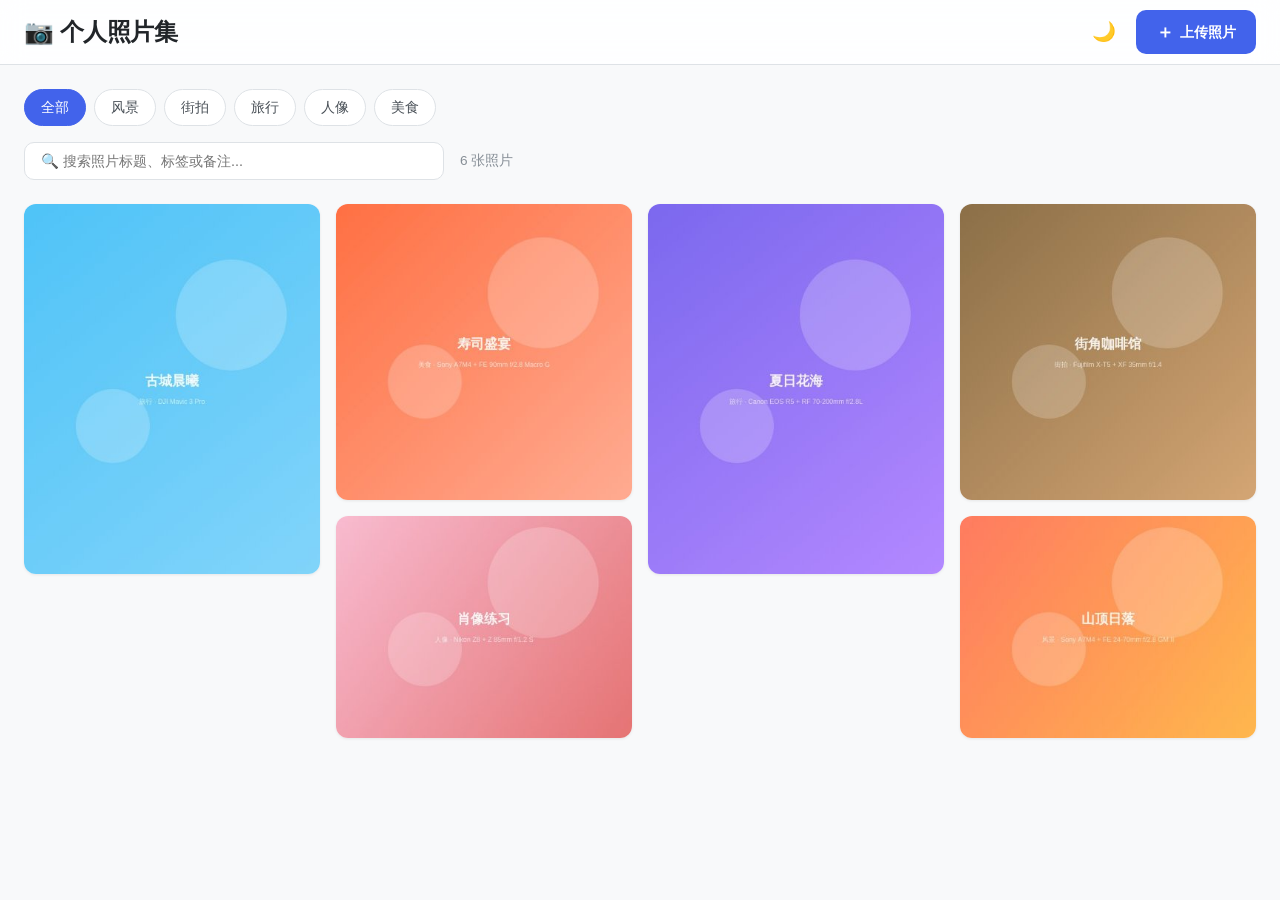
==== index.html @ 6b6bfbc6 "📷 个人照片展示网页 - 初版" ====
<!DOCTYPE html>
<html lang="zh-CN" data-theme="light">
<head>
  <meta charset="UTF-8">
  <meta name="viewport" content="width=device-width, initial-scale=1.0">
  <title>个人照片集</title>
  <link rel="stylesheet" href="css/style.css">
</head>
<body>

  <!-- ===== Header ===== -->
  <header class="header">
    <div class="header-inner">
      <h1 class="logo">📷 个人照片集</h1>
      <div class="header-actions">
        <button class="btn btn-icon theme-toggle" id="themeToggle" title="切换深色模式">🌙</button>
        <button class="btn btn-primary upload-btn" id="openUploadBtn">
          <span class="btn-icon-svg">＋</span> 上传照片
        </button>
      </div>
    </div>
  </header>

  <!-- ===== Main Content ===== -->
  <main class="main">

    <!-- Filter Bar -->
    <section class="filter-section">
      <div class="filter-bar" id="filterBar">
        <!-- Populated by JS -->
      </div>
      <div class="search-bar">
        <input type="text" id="searchInput" class="search-input" placeholder="🔍 搜索照片标题、标签或备注...">
        <span class="photo-count" id="photoCount">0 张照片</span>
      </div>
    </section>

    <!-- Gallery Grid -->
    <section class="gallery" id="gallery">
      <!-- Empty State -->
      <div class="empty-state" id="emptyState">
        <div class="empty-icon">📸</div>
        <h2>还没有照片</h2>
        <p>点击上方「上传照片」按钮，开始构建你的照片集吧</p>
        <button class="btn btn-primary" id="emptyUploadBtn">上传第一张照片</button>
      </div>
    </section>
  </main>

  <!-- ===== Upload Modal ===== -->
  <div class="modal-overlay" id="uploadModal">
    <div class="modal upload-modal">
      <div class="modal-header">
        <h2>上传照片</h2>
        <button class="btn btn-icon modal-close" id="closeUploadBtn">✕</button>
      </div>
      <div class="modal-body">
        <!-- Drop Zone -->
        <div class="drop-zone" id="dropZone">
          <div class="drop-zone-content">
            <span class="drop-icon">📁</span>
            <p>拖拽照片到这里，或点击选择文件</p>
            <p class="drop-hint">支持 JPG、PNG、WebP 格式</p>
          </div>
          <input type="file" id="fileInput" accept="image/jpeg,image/png,image/webp" hidden>
        </div>

        <!-- Preview -->
        <div class="upload-preview" id="uploadPreview" style="display:none;">
          <img id="previewImage" src="" alt="预览">
          <button class="btn btn-sm btn-outline" id="changePhotoBtn">更换照片</button>
        </div>

        <!-- Form -->
        <form class="upload-form" id="uploadForm">
          <div class="form-row">
            <div class="form-group flex-2">
              <label for="photoTitle">照片标题 <span class="required">*</span></label>
              <input type="text" id="photoTitle" placeholder="给你的照片起个名字" required>
            </div>
            <div class="form-group flex-1">
              <label for="photoCategory">分类</label>
              <select id="photoCategory">
                <option value="风景">风景</option>
                <option value="人像">人像</option>
                <option value="旅行">旅行</option>
                <option value="街拍">街拍</option>
                <option value="美食">美食</option>
                <option value="其他">其他</option>
              </select>
            </div>
          </div>

          <div class="form-group">
            <label for="photoDesc">描述</label>
            <textarea id="photoDesc" rows="2" placeholder="简短描述这张照片..."></textarea>
          </div>

          <div class="form-group">
            <label for="photoTags">标签（用逗号分隔）</label>
            <input type="text" id="photoTags" placeholder="例如：日落, 海边, 旅行">
          </div>

          <!-- Equipment & Parameters -->
          <fieldset class="form-fieldset">
            <legend>📷 拍摄设备与参数</legend>
            <div class="form-row">
              <div class="form-group flex-2">
                <label for="photoEquipment">相机与镜头</label>
                <input type="text" id="photoEquipment" placeholder="例如：Sony A7M4 + FE 85mm f/1.4 GM">
              </div>
              <div class="form-group flex-1">
                <label for="photoDate">拍摄日期</label>
                <input type="date" id="photoDate">
              </div>
            </div>
            <div class="form-row form-row-4">
              <div class="form-group">
                <label for="photoAperture">光圈</label>
                <input type="text" id="photoAperture" placeholder="f/2.8">
              </div>
              <div class="form-group">
                <label for="photoShutter">快门</label>
                <input type="text" id="photoShutter" placeholder="1/200s">
              </div>
              <div class="form-group">
                <label for="photoIso">ISO</label>
                <input type="text" id="photoIso" placeholder="ISO 100">
              </div>
              <div class="form-group">
                <label for="photoFocal">焦距</label>
                <input type="text" id="photoFocal" placeholder="85mm">
              </div>
            </div>
          </fieldset>

          <!-- Rating -->
          <div class="form-row">
            <div class="form-group">
              <label>评分</label>
              <div class="star-rating" id="uploadStarRating">
                <span data-star="1">☆</span>
                <span data-star="2">☆</span>
                <span data-star="3">☆</span>
                <span data-star="4">☆</span>
                <span data-star="5">☆</span>
              </div>
              <input type="hidden" id="photoRating" value="0">
            </div>
          </div>

          <div class="form-group">
            <label for="photoNotes">备注</label>
            <textarea id="photoNotes" rows="3" placeholder="关于这张照片的任何想法、拍摄心得..."></textarea>
          </div>
        </form>
      </div>
      <div class="modal-footer">
        <button class="btn btn-outline" id="cancelUploadBtn">取消</button>
        <button class="btn btn-primary" id="savePhotoBtn">保存照片</button>
      </div>
    </div>
  </div>

  <!-- ===== Lightbox ===== -->
  <div class="lightbox-overlay" id="lightbox">
    <button class="lightbox-close" id="lightboxClose">✕</button>
    <button class="lightbox-nav lightbox-prev" id="lightboxPrev">‹</button>
    <button class="lightbox-nav lightbox-next" id="lightboxNext">›</button>
    <div class="lightbox-content">
      <div class="lightbox-image-area">
        <img id="lightboxImage" src="" alt="">
      </div>
      <aside class="lightbox-detail" id="lightboxDetail">
        <div class="detail-header">
          <h2 id="detailTitle"></h2>
          <button class="btn btn-icon" id="editPhotoBtn" title="编辑">✎</button>
        </div>
        <p class="detail-desc" id="detailDesc"></p>

        <div class="detail-section">
          <h3>📷 设备与参数</h3>
          <table class="param-table">
            <tr><td class="param-label">相机/镜头</td><td id="detailEquipment">-</td></tr>
            <tr><td class="param-label">光圈</td><td id="detailAperture">-</td></tr>
            <tr><td class="param-label">快门</td><td id="detailShutter">-</td></tr>
            <tr><td class="param-label">ISO</td><td id="detailIso">-</td></tr>
            <tr><td class="param-label">焦距</td><td id="detailFocal">-</td></tr>
            <tr><td class="param-label">拍摄日期</td><td id="detailDate">-</td></tr>
          </table>
        </div>

        <div class="detail-section">
          <h3>⭐ 评分</h3>
          <div class="star-rating large" id="detailStarRating">
            <span data-star="1">☆</span>
            <span data-star="2">☆</span>
            <span data-star="3">☆</span>
            <span data-star="4">☆</span>
            <span data-star="5">☆</span>
          </div>
        </div>

        <div class="detail-section">
          <h3>📝 备注</h3>
          <p class="detail-notes" id="detailNotes"></p>
        </div>

        <div class="detail-tags" id="detailTags"></div>

        <div class="detail-actions">
          <button class="btn btn-outline btn-sm" id="editDetailBtn">✎ 编辑信息</button>
          <button class="btn btn-danger btn-sm" id="deletePhotoBtn">🗑 删除照片</button>
        </div>
      </aside>
    </div>
  </div>

  <!-- ===== Toast Container ===== -->
  <div class="toast-container" id="toastContainer"></div>

  <!-- ===== Edit Modal ===== -->
  <div class="modal-overlay" id="editModal">
    <div class="modal edit-modal">
      <div class="modal-header">
        <h2>编辑照片信息</h2>
        <button class="btn btn-icon modal-close" id="closeEditBtn">✕</button>
      </div>
      <div class="modal-body" id="editModalBody">
        <!-- Populated by JS -->
      </div>
      <div class="modal-footer">
        <button class="btn btn-outline" id="cancelEditBtn">取消</button>
        <button class="btn btn-primary" id="saveEditBtn">保存修改</button>
      </div>
    </div>
  </div>

  <!-- Scripts -->
  <script src="js/db.js"></script>
  <script src="js/theme.js"></script>
  <script src="js/gallery.js"></script>
  <script src="js/lightbox.js"></script>
  <script src="js/upload.js"></script>
  <script src="js/app.js"></script>
</body>
</html>
---- css/style.css ----
/* ============================================
   CSS Variables - Light & Dark Themes
   ============================================ */
:root,
[data-theme="light"] {
  --bg-primary: #ffffff;
  --bg-secondary: #f8f9fa;
  --bg-tertiary: #e9ecef;
  --bg-hover: #f1f3f5;
  --text-primary: #212529;
  --text-secondary: #495057;
  --text-muted: #868e96;
  --border-color: #dee2e6;
  --shadow-sm: 0 1px 3px rgba(0,0,0,0.08);
  --shadow-md: 0 4px 12px rgba(0,0,0,0.10);
  --shadow-lg: 0 12px 40px rgba(0,0,0,0.15);
  --shadow-xl: 0 20px 60px rgba(0,0,0,0.20);
  --accent: #4263eb;
  --accent-hover: #3b5bdb;
  --accent-light: #dbe4ff;
  --danger: #e03131;
  --danger-hover: #c92a2a;
  --danger-light: #ffe3e3;
  --star-active: #f59f00;
  --star-inactive: #dee2e6;
  --overlay-bg: rgba(0,0,0,0.6);
  --card-bg: #ffffff;
  --card-hover-shadow: 0 8px 25px rgba(0,0,0,0.12);
  --tag-bg: #e9ecef;
  --tag-text: #495057;
  --empty-icon-bg: #f1f3f5;
  --badge-bg: #4263eb;
  --badge-text: #ffffff;
  --scrollbar-thumb: #c1c9d2;
  --scrollbar-track: #f1f3f5;
}

[data-theme="dark"] {
  --bg-primary: #1a1b1e;
  --bg-secondary: #25262b;
  --bg-tertiary: #2c2e33;
  --bg-hover: #373a40;
  --text-primary: #e9ecef;
  --text-secondary: #adb5bd;
  --text-muted: #868e96;
  --border-color: #373a40;
  --shadow-sm: 0 1px 3px rgba(0,0,0,0.3);
  --shadow-md: 0 4px 12px rgba(0,0,0,0.4);
  --shadow-lg: 0 12px 40px rgba(0,0,0,0.5);
  --shadow-xl: 0 20px 60px rgba(0,0,0,0.6);
  --accent: #5c7cfa;
  --accent-hover: #748ffc;
  --accent-light: #25262b;
  --danger: #ff6b6b;
  --danger-hover: #fa5252;
  --danger-light: #2c1f1f;
  --star-active: #fcc419;
  --star-inactive: #495057;
  --overlay-bg: rgba(0,0,0,0.8);
  --card-bg: #25262b;
  --card-hover-shadow: 0 8px 25px rgba(0,0,0,0.5);
  --tag-bg: #373a40;
  --tag-text: #ced4da;
  --empty-icon-bg: #2c2e33;
  --badge-bg: #5c7cfa;
  --badge-text: #ffffff;
  --scrollbar-thumb: #495057;
  --scrollbar-track: #2c2e33;
}

/* ============================================
   Reset & Base
   ============================================ */
*,
*::before,
*::after {
  margin: 0;
  padding: 0;
  box-sizing: border-box;
}

html {
  font-size: 16px;
  scroll-behavior: smooth;
}

body {
  font-family: -apple-system, BlinkMacSystemFont, "Segoe UI", "PingFang SC",
    "Hiragino Sans GB", "Microsoft YaHei", "Helvetica Neue", Helvetica, Arial,
    sans-serif;
  background-color: var(--bg-secondary);
  color: var(--text-primary);
  line-height: 1.6;
  min-height: 100vh;
  transition: background-color 0.3s, color 0.3s;
}

/* Scrollbar */
::-webkit-scrollbar { width: 8px; }
::-webkit-scrollbar-track { background: var(--scrollbar-track); }
::-webkit-scrollbar-thumb { background: var(--scrollbar-thumb); border-radius: 4px; }
::-webkit-scrollbar-thumb:hover { background: var(--text-muted); }

/* ============================================
   Header
   ============================================ */
.header {
  position: sticky;
  top: 0;
  z-index: 100;
  background: var(--bg-primary);
  border-bottom: 1px solid var(--border-color);
  backdrop-filter: blur(12px);
  -webkit-backdrop-filter: blur(12px);
  background-color: color-mix(in srgb, var(--bg-primary) 85%, transparent);
}

.header-inner {
  max-width: 1400px;
  margin: 0 auto;
  padding: 0 24px;
  height: 64px;
  display: flex;
  align-items: center;
  justify-content: space-between;
}

.logo {
  font-size: 1.5rem;
  font-weight: 700;
  color: var(--text-primary);
  letter-spacing: -0.5px;
}

.header-actions {
  display: flex;
  align-items: center;
  gap: 12px;
}

/* ============================================
   Buttons
   ============================================ */
.btn {
  display: inline-flex;
  align-items: center;
  justify-content: center;
  gap: 6px;
  padding: 10px 20px;
  border: none;
  border-radius: 10px;
  font-size: 0.9rem;
  font-weight: 600;
  cursor: pointer;
  transition: all 0.2s ease;
  font-family: inherit;
  line-height: 1.4;
  white-space: nowrap;
}

.btn-primary {
  background: var(--accent);
  color: #fff;
}
.btn-primary:hover {
  background: var(--accent-hover);
  transform: translateY(-1px);
  box-shadow: var(--shadow-md);
}

.btn-outline {
  background: transparent;
  color: var(--text-secondary);
  border: 1.5px solid var(--border-color);
}
.btn-outline:hover {
  background: var(--bg-hover);
  border-color: var(--text-muted);
}

.btn-danger {
  background: var(--danger-light);
  color: var(--danger);
}
.btn-danger:hover {
  background: var(--danger);
  color: #fff;
}

.btn-icon {
  width: 40px;
  height: 40px;
  padding: 0;
  border-radius: 10px;
  background: transparent;
  color: var(--text-secondary);
  font-size: 1.2rem;
  border: none;
  cursor: pointer;
  transition: all 0.2s;
}
.btn-icon:hover {
  background: var(--bg-hover);
  color: var(--text-primary);
}

.btn-sm {
  padding: 6px 14px;
  font-size: 0.82rem;
  border-radius: 8px;
}

.btn-icon-svg {
  font-size: 1.1rem;
  font-weight: 700;
}

/* ============================================
   Main
   ============================================ */
.main {
  max-width: 1400px;
  margin: 0 auto;
  padding: 24px;
}

/* ============================================
   Filter Section
   ============================================ */
.filter-section {
  margin-bottom: 24px;
}

.filter-bar {
  display: flex;
  flex-wrap: wrap;
  gap: 8px;
  margin-bottom: 16px;
}

.filter-chip {
  padding: 8px 16px;
  border-radius: 20px;
  border: 1.5px solid var(--border-color);
  background: var(--bg-primary);
  color: var(--text-secondary);
  font-size: 0.88rem;
  font-weight: 500;
  cursor: pointer;
  transition: all 0.2s ease;
  font-family: inherit;
}
.filter-chip:hover {
  background: var(--bg-hover);
  border-color: var(--text-muted);
}
.filter-chip.active {
  background: var(--accent);
  color: #fff;
  border-color: var(--accent);
}

.search-bar {
  display: flex;
  align-items: center;
  gap: 16px;
}

.search-input {
  flex: 1;
  padding: 10px 16px;
  border: 1.5px solid var(--border-color);
  border-radius: 10px;
  font-size: 0.9rem;
  background: var(--bg-primary);
  color: var(--text-primary);
  font-family: inherit;
  transition: border-color 0.2s;
  max-width: 420px;
}
.search-input:focus {
  outline: none;
  border-color: var(--accent);
  box-shadow: 0 0 0 3px var(--accent-light);
}

.photo-count {
  font-size: 0.85rem;
  color: var(--text-muted);
  white-space: nowrap;
}

/* ============================================
   Gallery - Masonry Layout
   ============================================ */
.gallery {
  column-count: 4;
  column-gap: 16px;
}

.gallery-item {
  break-inside: avoid;
  margin-bottom: 16px;
  border-radius: 12px;
  overflow: hidden;
  cursor: pointer;
  background: var(--card-bg);
  box-shadow: var(--shadow-sm);
  transition: transform 0.25s ease, box-shadow 0.25s ease;
  position: relative;
}

.gallery-item:hover {
  transform: translateY(-4px);
  box-shadow: var(--card-hover-shadow);
}

.gallery-item img {
  width: 100%;
  display: block;
}

.gallery-item-overlay {
  position: absolute;
  bottom: 0;
  left: 0;
  right: 0;
  padding: 40px 16px 14px;
  background: linear-gradient(transparent, rgba(0,0,0,0.65));
  color: #fff;
  opacity: 0;
  transition: opacity 0.25s ease;
  pointer-events: none;
}

.gallery-item:hover .gallery-item-overlay {
  opacity: 1;
}

.gallery-item-title {
  font-size: 0.95rem;
  font-weight: 600;
  white-space: nowrap;
  overflow: hidden;
  text-overflow: ellipsis;
}

.gallery-item-meta {
  font-size: 0.78rem;
  opacity: 0.85;
  display: flex;
  align-items: center;
  gap: 8px;
  margin-top: 4px;
}

.gallery-item-stars {
  color: var(--star-active);
}

/* ============================================
   Empty State
   ============================================ */
.empty-state {
  column-span: all;
  display: flex;
  flex-direction: column;
  align-items: center;
  justify-content: center;
  padding: 80px 24px;
  text-align: center;
  background: var(--bg-primary);
  border-radius: 16px;
  border: 2px dashed var(--border-color);
}

.empty-icon {
  width: 100px;
  height: 100px;
  display: flex;
  align-items: center;
  justify-content: center;
  font-size: 3rem;
  background: var(--empty-icon-bg);
  border-radius: 50%;
  margin-bottom: 20px;
}

.empty-state h2 {
  font-size: 1.4rem;
  margin-bottom: 8px;
  color: var(--text-primary);
}

.empty-state p {
  color: var(--text-muted);
  margin-bottom: 24px;
}

/* ============================================
   Modal
   ============================================ */
.modal-overlay {
  position: fixed;
  inset: 0;
  z-index: 200;
  background: var(--overlay-bg);
  display: flex;
  align-items: center;
  justify-content: center;
  padding: 24px;
  opacity: 0;
  visibility: hidden;
  transition: opacity 0.25s, visibility 0.25s;
}
.modal-overlay.open {
  opacity: 1;
  visibility: visible;
}

.modal {
  background: var(--bg-primary);
  border-radius: 16px;
  width: 100%;
  max-width: 640px;
  max-height: 85vh;
  display: flex;
  flex-direction: column;
  box-shadow: var(--shadow-xl);
  transform: translateY(20px) scale(0.97);
  transition: transform 0.25s ease;
}
.modal-overlay.open .modal {
  transform: translateY(0) scale(1);
}

.modal-header {
  display: flex;
  align-items: center;
  justify-content: space-between;
  padding: 20px 24px;
  border-bottom: 1px solid var(--border-color);
}
.modal-header h2 {
  font-size: 1.2rem;
  font-weight: 700;
}

.modal-body {
  padding: 24px;
  overflow-y: auto;
  flex: 1;
}

.modal-footer {
  display: flex;
  justify-content: flex-end;
  gap: 12px;
  padding: 16px 24px;
  border-top: 1px solid var(--border-color);
}

.modal-close {
  font-size: 1.2rem;
}

/* ============================================
   Drop Zone
   ============================================ */
.drop-zone {
  border: 2px dashed var(--border-color);
  border-radius: 12px;
  padding: 48px 24px;
  text-align: center;
  cursor: pointer;
  transition: all 0.2s;
  background: var(--bg-secondary);
}
.drop-zone:hover,
.drop-zone.drag-over {
  border-color: var(--accent);
  background: var(--accent-light);
}

.drop-icon {
  font-size: 2.5rem;
  display: block;
  margin-bottom: 12px;
}

.drop-zone p {
  color: var(--text-secondary);
  font-size: 0.95rem;
  margin-bottom: 4px;
}

.drop-hint {
  font-size: 0.82rem !important;
  color: var(--text-muted) !important;
}

/* ============================================
   Upload Preview
   ============================================ */
.upload-preview {
  text-align: center;
  margin-bottom: 20px;
}

.upload-preview img {
  max-width: 100%;
  max-height: 280px;
  border-radius: 10px;
  display: block;
  margin: 0 auto 12px;
}

/* ============================================
   Upload Form
   ============================================ */
.upload-form {
  display: flex;
  flex-direction: column;
  gap: 16px;
}

.form-row {
  display: flex;
  gap: 16px;
}

.form-row-4 {
  gap: 12px;
}
.form-row-4 .form-group {
  flex: 1;
}

.flex-1 { flex: 1; }
.flex-2 { flex: 2; }

.form-group {
  display: flex;
  flex-direction: column;
  gap: 6px;
}

.form-group label {
  font-size: 0.85rem;
  font-weight: 600;
  color: var(--text-secondary);
}

.required {
  color: var(--danger);
}

.form-group input,
.form-group textarea,
.form-group select {
  padding: 10px 14px;
  border: 1.5px solid var(--border-color);
  border-radius: 8px;
  font-size: 0.9rem;
  background: var(--bg-primary);
  color: var(--text-primary);
  font-family: inherit;
  transition: border-color 0.2s;
}
.form-group input:focus,
.form-group textarea:focus,
.form-group select:focus {
  outline: none;
  border-color: var(--accent);
  box-shadow: 0 0 0 3px var(--accent-light);
}

.form-group select {
  cursor: pointer;
}

.form-fieldset {
  border: 1.5px solid var(--border-color);
  border-radius: 12px;
  padding: 20px;
}

.form-fieldset legend {
  padding: 0 8px;
  font-size: 0.9rem;
  font-weight: 700;
  color: var(--text-secondary);
}

/* ============================================
   Star Rating
   ============================================ */
.star-rating {
  display: flex;
  gap: 4px;
  cursor: pointer;
}

.star-rating span {
  font-size: 1.5rem;
  color: var(--star-inactive);
  transition: color 0.15s, transform 0.15s;
  user-select: none;
}

.star-rating span:hover {
  transform: scale(1.2);
}

.star-rating span.active {
  color: var(--star-active);
}

.star-rating.large span {
  font-size: 1.8rem;
}

/* ============================================
   Lightbox
   ============================================ */
.lightbox-overlay {
  position: fixed;
  inset: 0;
  z-index: 300;
  background: var(--overlay-bg);
  display: flex;
  align-items: center;
  justify-content: center;
  opacity: 0;
  visibility: hidden;
  transition: opacity 0.3s, visibility 0.3s;
}
.lightbox-overlay.open {
  opacity: 1;
  visibility: visible;
}

.lightbox-content {
  display: flex;
  width: 100%;
  height: 100%;
  max-width: 1400px;
  max-height: 90vh;
  margin: auto;
  border-radius: 16px;
  overflow: hidden;
  background: var(--bg-primary);
  box-shadow: var(--shadow-xl);
}

.lightbox-image-area {
  flex: 1;
  display: flex;
  align-items: center;
  justify-content: center;
  background: #000;
  min-width: 0;
}

.lightbox-image-area img {
  max-width: 100%;
  max-height: 100%;
  object-fit: contain;
}

.lightbox-detail {
  width: 380px;
  flex-shrink: 0;
  padding: 24px;
  overflow-y: auto;
  display: flex;
  flex-direction: column;
  gap: 20px;
}

.detail-header {
  display: flex;
  align-items: flex-start;
  justify-content: space-between;
  gap: 12px;
}

.detail-header h2 {
  font-size: 1.1rem;
  font-weight: 700;
  line-height: 1.4;
}

.detail-desc {
  font-size: 0.9rem;
  color: var(--text-secondary);
  line-height: 1.6;
}

.detail-section h3 {
  font-size: 0.82rem;
  font-weight: 700;
  color: var(--text-muted);
  text-transform: uppercase;
  letter-spacing: 0.5px;
  margin-bottom: 10px;
}

.param-table {
  width: 100%;
  border-collapse: collapse;
}

.param-table tr {
  border-bottom: 1px solid var(--border-color);
}

.param-table td {
  padding: 8px 0;
  font-size: 0.88rem;
}

.param-label {
  color: var(--text-muted);
  width: 90px;
}

.detail-notes {
  font-size: 0.9rem;
  color: var(--text-secondary);
  line-height: 1.7;
  white-space: pre-wrap;
}

.detail-tags {
  display: flex;
  flex-wrap: wrap;
  gap: 6px;
}

.tag {
  padding: 4px 10px;
  border-radius: 6px;
  font-size: 0.78rem;
  font-weight: 500;
  background: var(--tag-bg);
  color: var(--tag-text);
}

.detail-actions {
  display: flex;
  gap: 8px;
  margin-top: auto;
  padding-top: 16px;
  border-top: 1px solid var(--border-color);
}

/* Lightbox close & nav */
.lightbox-close {
  position: absolute;
  top: 16px;
  right: 16px;
  width: 44px;
  height: 44px;
  border-radius: 50%;
  background: rgba(0,0,0,0.5);
  color: #fff;
  border: none;
  font-size: 1.3rem;
  cursor: pointer;
  z-index: 10;
  display: flex;
  align-items: center;
  justify-content: center;
  transition: background 0.2s;
}
.lightbox-close:hover {
  background: rgba(0,0,0,0.8);
}

.lightbox-nav {
  position: absolute;
  top: 50%;
  transform: translateY(-50%);
  width: 50px;
  height: 50px;
  border-radius: 50%;
  background: rgba(255,255,255,0.15);
  color: #fff;
  border: none;
  font-size: 1.8rem;
  cursor: pointer;
  z-index: 10;
  display: flex;
  align-items: center;
  justify-content: center;
  transition: background 0.2s;
}
.lightbox-nav:hover {
  background: rgba(255,255,255,0.3);
}

.lightbox-prev { left: 16px; }
.lightbox-next { right: 16px; }

/* ============================================
   Toast
   ============================================ */
.toast-container {
  position: fixed;
  bottom: 24px;
  right: 24px;
  z-index: 500;
  display: flex;
  flex-direction: column;
  gap: 8px;
}

.toast {
  padding: 12px 20px;
  border-radius: 10px;
  font-size: 0.88rem;
  font-weight: 500;
  color: #fff;
  box-shadow: var(--shadow-lg);
  animation: toast-in 0.3s ease;
  max-width: 360px;
}
.toast.success { background: #2b8a3e; }
.toast.error { background: #c92a2a; }
.toast.info { background: var(--accent); }

.toast.fade-out {
  animation: toast-out 0.3s ease forwards;
}

@keyframes toast-in {
  from { opacity: 0; transform: translateY(12px); }
  to { opacity: 1; transform: translateY(0); }
}

@keyframes toast-out {
  from { opacity: 1; transform: translateY(0); }
  to { opacity: 0; transform: translateY(12px); }
}

/* ============================================
   Responsive
   ============================================ */
@media (max-width: 1200px) {
  .gallery { column-count: 3; }
  .lightbox-content { max-width: 100%; max-height: 100vh; border-radius: 0; }
  .lightbox-detail { width: 340px; }
}

@media (max-width: 900px) {
  .gallery { column-count: 2; }
  .lightbox-content { flex-direction: column; }
  .lightbox-image-area { height: 45vh; }
  .lightbox-detail { width: 100%; max-height: 55vh; }
  .lightbox-nav { display: none; }
}

@media (max-width: 600px) {
  .header-inner { padding: 0 16px; height: 56px; }
  .logo { font-size: 1.2rem; }
  .main { padding: 16px; }
  .gallery { column-count: 2; column-gap: 10px; }
  .gallery-item { margin-bottom: 10px; }

  .modal { max-width: 100%; border-radius: 12px 12px 0 0; margin-top: auto; max-height: 92vh; }
  .modal-overlay { align-items: flex-end; padding: 0; }

  .form-row { flex-direction: column; gap: 12px; }
  .form-row-4 { flex-direction: row; flex-wrap: wrap; }
  .form-row-4 .form-group { flex: 0 0 calc(50% - 6px); }

  .lightbox-close { top: 8px; right: 8px; width: 36px; height: 36px; font-size: 1rem; }
  .search-input { max-width: 100%; }
}

@media (max-width: 400px) {
  .gallery { column-count: 1; }
}
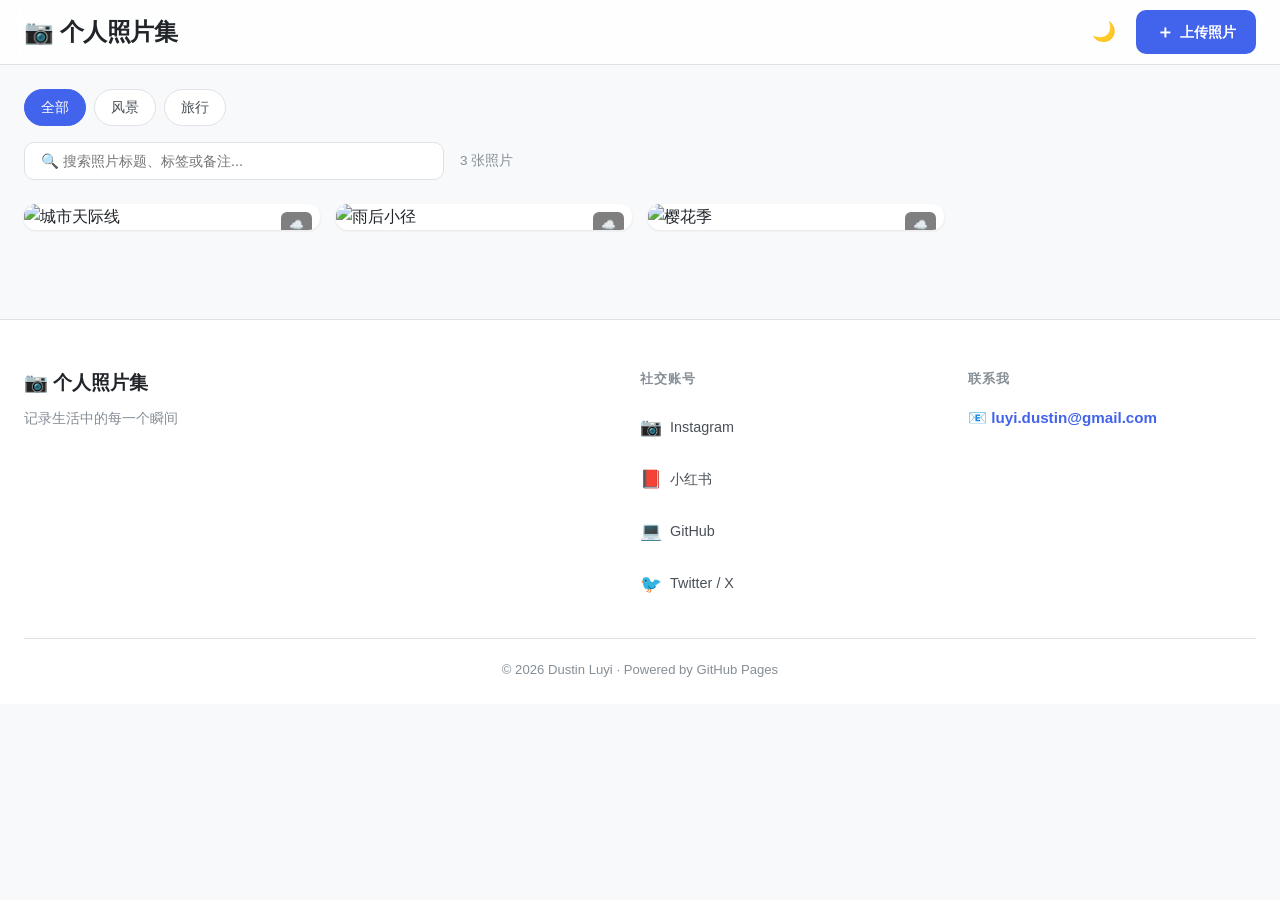
==== commit 275730bc: "✨ 云端照片同步 + 多图上传 + EXIF自动读取 + 社交页脚" ====
--- a/index.html
+++ b/index.html
@@ -65,10 +65,12 @@
           <input type="file" id="fileInput" accept="image/jpeg,image/png,image/webp" hidden>
         </div>
 
-        <!-- Preview -->
-        <div class="upload-preview" id="uploadPreview" style="display:none;">
-          <img id="previewImage" src="" alt="预览">
-          <button class="btn btn-sm btn-outline" id="changePhotoBtn">更换照片</button>
+        <!-- Multi-Preview -->
+        <div class="upload-preview-container" style="display:none;">
+          <div class="upload-preview-grid" id="previewGrid"></div>
+          <div style="text-align:right;margin-top:8px;">
+            <span class="preview-count" id="previewCount">0 张</span>
+          </div>
         </div>
 
         <!-- Form -->
@@ -236,8 +238,44 @@
     </div>
   </div>
 
+  <!-- ===== Footer - Social Links ===== -->
+  <footer class="footer">
+    <div class="footer-inner">
+      <div class="footer-brand">
+        <h3>📷 个人照片集</h3>
+        <p>记录生活中的每一个瞬间</p>
+      </div>
+      <div class="footer-social">
+        <h4>社交账号</h4>
+        <div class="social-links">
+          <a href="https://www.instagram.com/" target="_blank" rel="noopener" class="social-link" title="Instagram">
+            <span class="social-icon">📷</span> Instagram
+          </a>
+          <a href="https://www.xiaohongshu.com/" target="_blank" rel="noopener" class="social-link" title="小红书">
+            <span class="social-icon">📕</span> 小红书
+          </a>
+          <a href="https://github.com/snkh0111" target="_blank" rel="noopener" class="social-link" title="GitHub">
+            <span class="social-icon">💻</span> GitHub
+          </a>
+          <a href="https://twitter.com/" target="_blank" rel="noopener" class="social-link" title="Twitter / X">
+            <span class="social-icon">🐦</span> Twitter / X
+          </a>
+        </div>
+      </div>
+      <div class="footer-contact">
+        <h4>联系我</h4>
+        <a href="mailto:luyi.dustin@gmail.com" class="contact-email">📧 luyi.dustin@gmail.com</a>
+      </div>
+    </div>
+    <div class="footer-bottom">
+      <p>© 2026 Dustin Luyi · Powered by GitHub Pages</p>
+    </div>
+  </footer>
+
   <!-- Scripts -->
+  <script src="js/exif.js"></script>
   <script src="js/db.js"></script>
+  <script src="js/cloud.js"></script>
   <script src="js/theme.js"></script>
   <script src="js/gallery.js"></script>
   <script src="js/lightbox.js"></script>
--- a/css/style.css
+++ b/css/style.css
@@ -882,3 +882,175 @@
 @media (max-width: 400px) {
   .gallery { column-count: 1; }
 }
+
+/* ============================================
+   Multi-File Preview Grid
+   ============================================ */
+.upload-preview-container {
+  margin-bottom: 20px;
+}
+
+.upload-preview-grid {
+  display: grid;
+  grid-template-columns: repeat(auto-fill, minmax(100px, 1fr));
+  gap: 8px;
+  max-height: 200px;
+  overflow-y: auto;
+  padding: 4px;
+}
+
+.preview-thumb {
+  position: relative;
+  border-radius: 8px;
+  overflow: hidden;
+  aspect-ratio: 1;
+  background: var(--bg-tertiary);
+}
+
+.preview-thumb img {
+  width: 100%;
+  height: 100%;
+  object-fit: cover;
+  display: block;
+}
+
+.preview-index {
+  position: absolute;
+  top: 4px;
+  left: 4px;
+  width: 20px;
+  height: 20px;
+  border-radius: 50%;
+  background: var(--accent);
+  color: #fff;
+  font-size: 0.7rem;
+  font-weight: 700;
+  display: flex;
+  align-items: center;
+  justify-content: center;
+}
+
+.preview-remove {
+  position: absolute;
+  top: 4px;
+  right: 4px;
+  width: 22px;
+  height: 22px;
+  border-radius: 50%;
+  background: rgba(0,0,0,0.6);
+  color: #fff;
+  border: none;
+  font-size: 0.7rem;
+  cursor: pointer;
+  display: flex;
+  align-items: center;
+  justify-content: center;
+  transition: background 0.15s;
+}
+.preview-remove:hover {
+  background: var(--danger);
+}
+
+.preview-count {
+  font-size: 0.8rem;
+  color: var(--text-muted);
+}
+
+/* ============================================
+   Footer
+   ============================================ */
+.footer {
+  margin-top: 60px;
+  border-top: 1px solid var(--border-color);
+  background: var(--bg-primary);
+  padding: 48px 24px 24px;
+}
+
+.footer-inner {
+  max-width: 1400px;
+  margin: 0 auto;
+  display: grid;
+  grid-template-columns: 2fr 1fr 1fr;
+  gap: 40px;
+}
+
+.footer-brand h3 {
+  font-size: 1.2rem;
+  margin-bottom: 8px;
+  color: var(--text-primary);
+}
+
+.footer-brand p {
+  color: var(--text-muted);
+  font-size: 0.88rem;
+}
+
+.footer-social h4,
+.footer-contact h4 {
+  font-size: 0.82rem;
+  text-transform: uppercase;
+  letter-spacing: 1px;
+  color: var(--text-muted);
+  margin-bottom: 16px;
+}
+
+.social-links {
+  display: flex;
+  flex-direction: column;
+  gap: 8px;
+}
+
+.social-link {
+  display: inline-flex;
+  align-items: center;
+  gap: 8px;
+  color: var(--text-secondary);
+  text-decoration: none;
+  font-size: 0.9rem;
+  padding: 8px 0;
+  transition: color 0.2s, transform 0.2s;
+}
+.social-link:hover {
+  color: var(--accent);
+  transform: translateX(4px);
+}
+
+.social-icon {
+  font-size: 1.1rem;
+}
+
+.contact-email {
+  display: inline-flex;
+  align-items: center;
+  gap: 8px;
+  color: var(--accent);
+  text-decoration: none;
+  font-size: 0.95rem;
+  font-weight: 600;
+}
+.contact-email:hover {
+  text-decoration: underline;
+}
+
+.footer-bottom {
+  max-width: 1400px;
+  margin: 32px auto 0;
+  padding-top: 20px;
+  border-top: 1px solid var(--border-color);
+  text-align: center;
+}
+
+.footer-bottom p {
+  font-size: 0.82rem;
+  color: var(--text-muted);
+}
+
+@media (max-width: 700px) {
+  .footer-inner {
+    grid-template-columns: 1fr;
+    gap: 28px;
+  }
+  .upload-preview-grid {
+    grid-template-columns: repeat(auto-fill, minmax(70px, 1fr));
+  }
+}
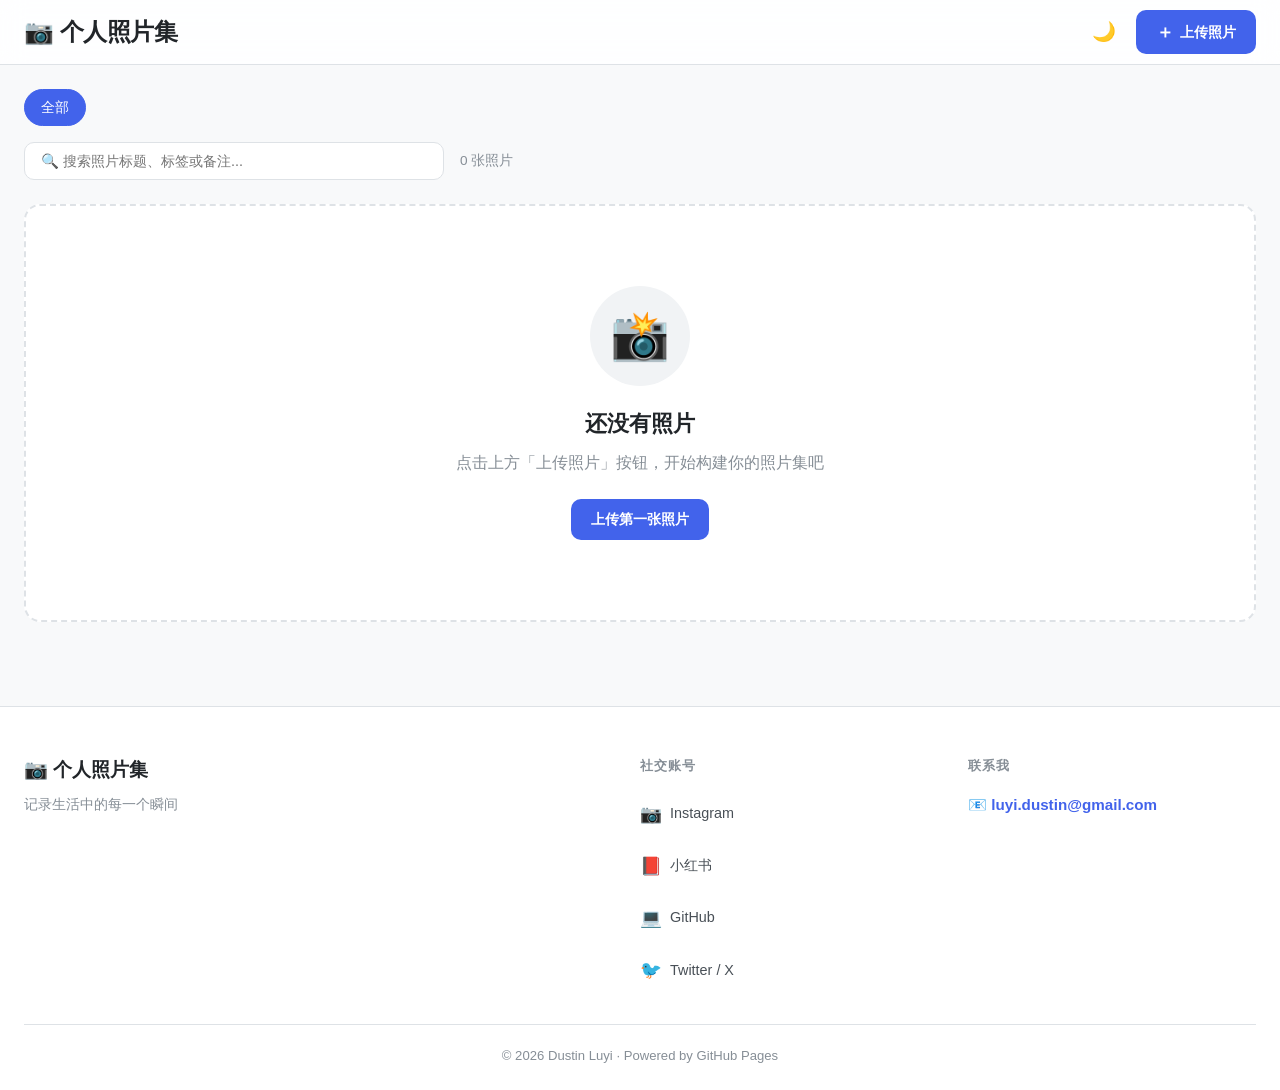
==== commit d0c4da53: "更新 Instagram 和小红书链接" ====
--- a/index.html
+++ b/index.html
@@ -248,10 +248,10 @@
       <div class="footer-social">
         <h4>社交账号</h4>
         <div class="social-links">
-          <a href="https://www.instagram.com/" target="_blank" rel="noopener" class="social-link" title="Instagram">
+          <a href="https://www.instagram.com/senneikuanhou/" target="_blank" rel="noopener" class="social-link" title="Instagram">
             <span class="social-icon">📷</span> Instagram
           </a>
-          <a href="https://www.xiaohongshu.com/" target="_blank" rel="noopener" class="social-link" title="小红书">
+          <a href="https://www.xiaohongshu.com/user/profile/62c8163c000000000e00d40b" target="_blank" rel="noopener" class="social-link" title="小红书">
             <span class="social-icon">📕</span> 小红书
           </a>
           <a href="https://github.com/snkh0111" target="_blank" rel="noopener" class="social-link" title="GitHub">
--- a/css/style.css
+++ b/css/style.css
@@ -930,6 +930,18 @@
   justify-content: center;
 }
 
+.preview-exif-badge {
+  position: absolute;
+  bottom: 4px;
+  left: 4px;
+  font-size: 0.65rem;
+  background: rgba(0,0,0,0.55);
+  color: #fff;
+  padding: 2px 5px;
+  border-radius: 4px;
+  pointer-events: none;
+}
+
 .preview-remove {
   position: absolute;
   top: 4px;
